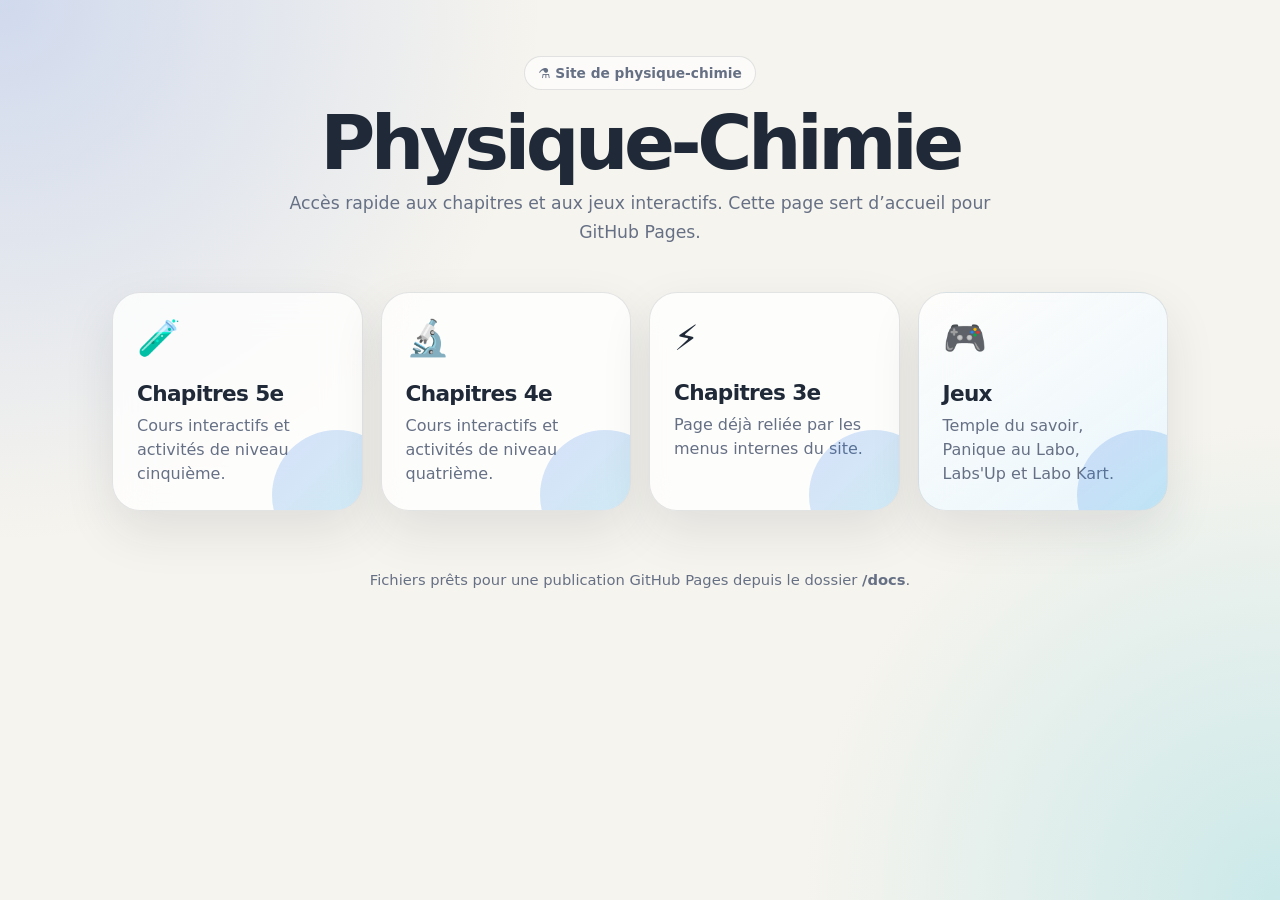
==== docs/index.html @ e83c6d8d "Add files via upload" ====
<!DOCTYPE html>
<html lang="fr">
<head>
  <meta charset="UTF-8" />
  <meta name="viewport" content="width=device-width, initial-scale=1.0" />
  <title>Physique-Chimie — Accueil</title>
  <style>
    :root {
      --bg: #f6f4ee;
      --card: rgba(255,255,255,0.78);
      --text: #1f2937;
      --muted: #667085;
      --line: rgba(31,41,55,0.12);
      --accent: #2563eb;
      --accent2: #06b6d4;
      --shadow: 0 20px 50px rgba(31,41,55,0.10);
    }
    * { box-sizing: border-box; }
    body {
      margin: 0;
      min-height: 100vh;
      font-family: Inter, ui-sans-serif, system-ui, -apple-system, BlinkMacSystemFont, "Segoe UI", sans-serif;
      color: var(--text);
      background:
        radial-gradient(circle at top left, rgba(37,99,235,0.18), transparent 34rem),
        radial-gradient(circle at bottom right, rgba(6,182,212,0.18), transparent 30rem),
        var(--bg);
    }
    header {
      max-width: 1100px;
      margin: 0 auto;
      padding: 56px 22px 24px;
      text-align: center;
    }
    .badge {
      display: inline-flex;
      align-items: center;
      gap: 8px;
      padding: 8px 13px;
      border: 1px solid var(--line);
      border-radius: 999px;
      background: rgba(255,255,255,0.62);
      color: var(--muted);
      font-weight: 700;
      font-size: 0.86rem;
      backdrop-filter: blur(12px);
    }
    h1 {
      margin: 18px 0 10px;
      font-size: clamp(2.2rem, 6vw, 4.7rem);
      line-height: 0.95;
      letter-spacing: -0.06em;
    }
    .subtitle {
      max-width: 720px;
      margin: 0 auto;
      color: var(--muted);
      font-size: 1.08rem;
      line-height: 1.65;
    }
    main {
      max-width: 1100px;
      margin: 0 auto;
      padding: 22px 22px 60px;
    }
    .grid {
      display: grid;
      grid-template-columns: repeat(4, minmax(0, 1fr));
      gap: 18px;
    }
    .card {
      position: relative;
      overflow: hidden;
      min-height: 210px;
      padding: 24px;
      border: 1px solid var(--line);
      border-radius: 28px;
      background: var(--card);
      box-shadow: var(--shadow);
      text-decoration: none;
      color: inherit;
      backdrop-filter: blur(18px);
      transition: transform 180ms ease, box-shadow 180ms ease, border-color 180ms ease;
    }
    .card:hover {
      transform: translateY(-4px);
      box-shadow: 0 28px 70px rgba(31,41,55,0.16);
      border-color: rgba(37,99,235,0.24);
    }
    .card::after {
      content: "";
      position: absolute;
      inset: auto -40px -50px auto;
      width: 130px;
      height: 130px;
      border-radius: 999px;
      background: linear-gradient(135deg, rgba(37,99,235,0.18), rgba(6,182,212,0.20));
    }
    .emoji { font-size: 2.2rem; margin-bottom: 22px; }
    h2 { margin: 0 0 8px; font-size: 1.35rem; letter-spacing: -0.03em; }
    p { margin: 0; color: var(--muted); line-height: 1.5; }
    .span2 { grid-column: span 2; }
    .games { background: linear-gradient(145deg, rgba(255,255,255,0.83), rgba(230,246,255,0.78)); }
    footer {
      max-width: 1100px;
      margin: 0 auto;
      padding: 0 22px 38px;
      color: var(--muted);
      text-align: center;
      font-size: 0.92rem;
    }
    @media (max-width: 900px) {
      .grid { grid-template-columns: repeat(2, minmax(0, 1fr)); }
    }
    @media (max-width: 560px) {
      header { padding-top: 36px; }
      .grid { grid-template-columns: 1fr; }
      .span2 { grid-column: span 1; }
      .card { min-height: 170px; }
    }
  </style>
</head>
<body>
  <header>
    <div class="badge">⚗️ Site de physique-chimie</div>
    <h1>Physique-Chimie</h1>
    <p class="subtitle">Accès rapide aux chapitres et aux jeux interactifs. Cette page sert d’accueil pour GitHub Pages.</p>
  </header>

  <main>
    <section class="grid" aria-label="Navigation principale">
      <a class="card" href="sciences-5eme.html">
        <div class="emoji">🧪</div>
        <h2>Chapitres 5e</h2>
        <p>Cours interactifs et activités de niveau cinquième.</p>
      </a>
      <a class="card" href="sciences-4eme.html">
        <div class="emoji">🔬</div>
        <h2>Chapitres 4e</h2>
        <p>Cours interactifs et activités de niveau quatrième.</p>
      </a>
      <a class="card" href="sciences-3eme.html">
        <div class="emoji">⚡</div>
        <h2>Chapitres 3e</h2>
        <p>Page déjà reliée par les menus internes du site.</p>
      </a>
      <a class="card games" href="sciences-jeux.html">
        <div class="emoji">🎮</div>
        <h2>Jeux</h2>
        <p>Temple du savoir, Panique au Labo, Labs'Up et Labo Kart.</p>
      </a>
    </section>
  </main>

  <footer>
    Fichiers prêts pour une publication GitHub Pages depuis le dossier <strong>/docs</strong>.
  </footer>
</body>
</html>
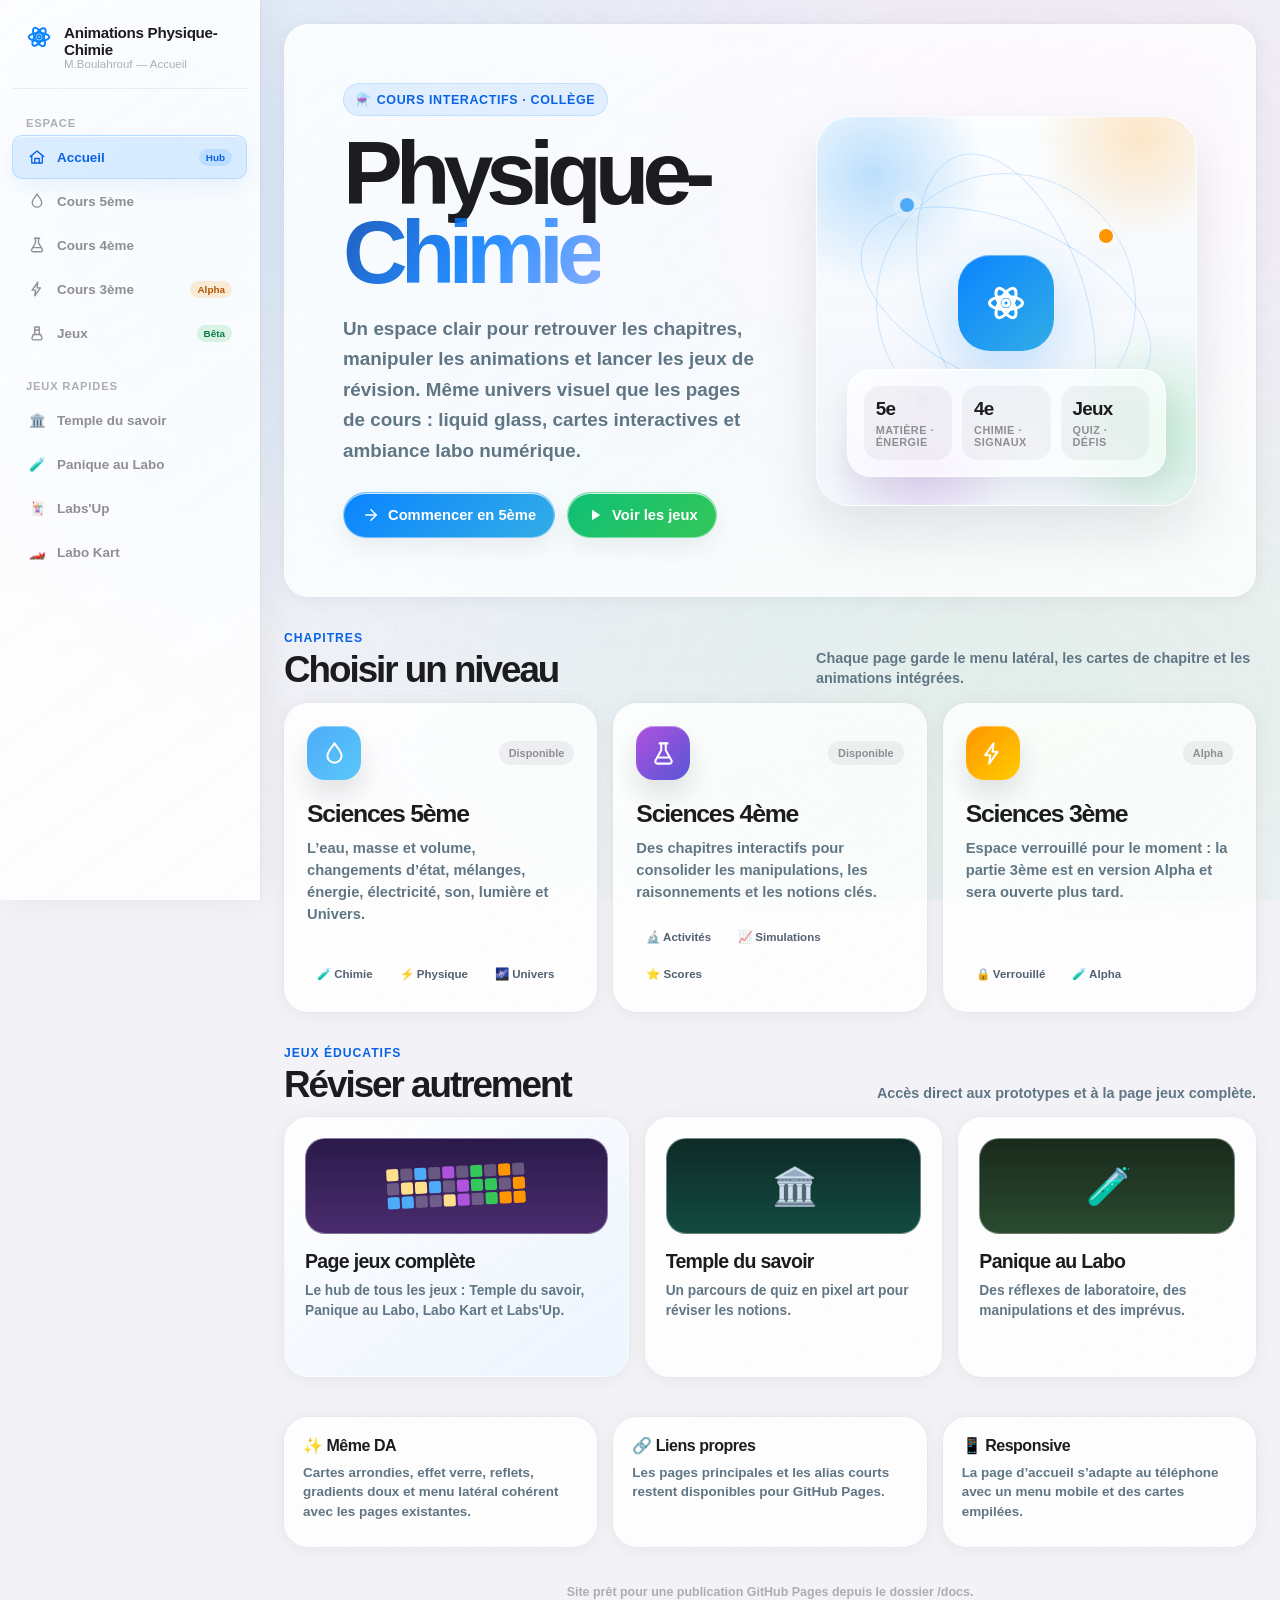
==== commit 62d3b61f: "Add files via upload" ====
--- a/docs/index.html
+++ b/docs/index.html
@@ -1,159 +1,670 @@
 <!DOCTYPE html>
 <html lang="fr">
 <head>
-  <meta charset="UTF-8" />
-  <meta name="viewport" content="width=device-width, initial-scale=1.0" />
-  <title>Physique-Chimie — Accueil</title>
-  <style>
-    :root {
-      --bg: #f6f4ee;
-      --card: rgba(255,255,255,0.78);
-      --text: #1f2937;
-      --muted: #667085;
-      --line: rgba(31,41,55,0.12);
-      --accent: #2563eb;
-      --accent2: #06b6d4;
-      --shadow: 0 20px 50px rgba(31,41,55,0.10);
+    <meta charset="UTF-8">
+    <meta name="viewport" content="width=device-width, initial-scale=1.0">
+    <meta name="description" content="Accueil — Animations Physique-Chimie, cours interactifs et jeux éducatifs">
+    <meta name="theme-color" content="#F2F2F7">
+    <title>Accueil — Animations Physique-Chimie</title>
+    <style>
+/* ====================================================================
+   ACCUEIL — DA alignée sur les pages Sciences / Jeux
+   ==================================================================== */
+*, *::before, *::after { margin: 0; padding: 0; box-sizing: border-box; }
+
+:root {
+    --glass-bg: rgba(255,255,255,0.62);
+    --glass-bg-heavy: rgba(255,255,255,0.78);
+    --glass-border: rgba(255,255,255,0.45);
+    --glass-shadow: 0 2px 20px rgba(0,0,0,0.06),0 0 0 .5px rgba(0,0,0,0.05);
+    --glass-shadow-hover: 0 8px 32px rgba(0,0,0,0.10),0 0 0 .5px rgba(0,0,0,0.06);
+    --blur: blur(28px) saturate(180%);
+    --r-sm:10px;--r-md:14px;--r-lg:20px;--r-xl:24px;
+    --blue:#4dabf7;--green:#34C759;--orange:#FF9500;--red:#FF3B30;
+    --purple:#AF52DE;--pink:#FF2D55;--yellow:#FFCC00;--teal:#5AC8FA;
+    --indigo:#5856D6;--cyan:#32ADE6;--mint:#00C7BE;
+    --txt1:#1C1C1E;--txt2:#8E8E93;--txt3:#AEAEB2;
+    --fill1:rgba(120,120,128,0.2);--fill2:rgba(120,120,128,0.12);--fill3:rgba(120,120,128,0.08);
+    --sep:rgba(60,60,67,0.08);--bg1:#F2F2F7;--bg2:#FFFFFF;
+    --glass-white: rgba(255, 255, 255, 0.72);
+    --glass-frost: rgba(250, 252, 255, 0.85);
+    --accent-gradient: linear-gradient(125deg, rgba(21,83,183,.95), rgba(0,122,255,.86), rgba(96,145,255,.72));
+    --home-bg: radial-gradient(ellipse at 18% 18%, rgba(10,132,255,0.10) 0%, transparent 46%),
+               radial-gradient(ellipse at 78% 20%, rgba(175,82,222,0.07) 0%, transparent 44%),
+               radial-gradient(ellipse at 82% 78%, rgba(52,199,89,0.08) 0%, transparent 46%),
+               radial-gradient(ellipse at 46% 54%, rgba(50,173,230,0.05) 0%, transparent 58%);
+}
+
+html { scroll-behavior: smooth; }
+body {
+    font-family: -apple-system, BlinkMacSystemFont, 'SF Pro Display', 'Segoe UI', Roboto, sans-serif;
+    background: var(--bg1);
+    min-height: 100vh;
+    color: var(--txt1);
+    -webkit-font-smoothing: antialiased;
+    position: relative;
+    z-index: 1;
+    color-scheme: light;
+    overflow-x: hidden;
+}
+body::before {
+    content: '';
+    position: fixed; inset: 0;
+    background: var(--home-bg);
+    pointer-events: none;
+    z-index: 0;
+    animation: ambientDrift 24s ease-in-out infinite alternate;
+}
+body::after {
+    content: '';
+    position: fixed;
+    inset: 0;
+    pointer-events: none;
+    z-index: 0;
+    opacity: 0.12;
+    background-image:
+        radial-gradient(circle at 1px 1px, rgba(255,255,255,0.52) 0.6px, transparent 0.8px),
+        radial-gradient(circle at 1px 1px, rgba(15,23,42,0.20) 0.55px, transparent 0.85px);
+    background-size: 3px 3px, 5px 5px;
+    mix-blend-mode: soft-light;
+}
+@keyframes ambientDrift {
+    from { transform: translate3d(0,0,0) scale(1); filter: saturate(102%); }
+    to { transform: translate3d(0,-1.2%,0) scale(1.03); filter: saturate(108%); }
+}
+
+/* ====================================================================
+   SIDEBAR — même esprit que les autres pages
+   ==================================================================== */
+#sidebar {
+    position: fixed; left: 0; top: 0; bottom: 0;
+    width: 260px;
+    background: rgba(255,255,255,0.82);
+    backdrop-filter: blur(40px) saturate(200%);
+    -webkit-backdrop-filter: blur(40px) saturate(200%);
+    border-right: 0.5px solid rgba(255,255,255,0.5);
+    box-shadow: 4px 0 40px rgba(0,0,0,0.06), 1px 0 0 rgba(0,0,0,0.03);
+    display: flex; flex-direction: column;
+    overflow-y: auto;
+    padding: 16px 12px 24px;
+    z-index: 200;
+    transition: transform 0.35s cubic-bezier(0.32, 0.72, 0, 1);
+    isolation: isolate;
+}
+#sidebar::before {
+    content: '';
+    position: absolute; inset: 0;
+    pointer-events: none;
+    border-radius: inherit;
+    background: linear-gradient(145deg, rgba(255,255,255,0.78) 0%, rgba(255,255,255,0.28) 40%, rgba(255,255,255,0.10) 64%, rgba(255,255,255,0.34) 100%);
+    opacity: 0.58;
+    z-index: 0;
+}
+#sidebar > * { position: relative; z-index: 1; }
+.sidebar-header {
+    display: flex; align-items: flex-start; gap: 12px;
+    padding: 8px 14px 18px;
+    border-bottom: 0.5px solid var(--sep);
+    margin-bottom: 12px;
+}
+.sidebar-logo { font-size: 1.6rem; display: inline-flex; align-items: center; color: #0A84FF; }
+.sidebar-logo svg { display: block; }
+.sidebar-brand { min-width: 0; flex: 1; }
+.sidebar-title { font-size: 0.95rem; font-weight: 800; color: var(--txt1); letter-spacing: -0.3px; }
+.sidebar-subtitle { font-size: 0.72rem; color: var(--txt3); font-weight: 500; }
+.sidebar-header-actions { display: flex; align-items: center; gap: 6px; margin-left: auto; }
+.sidebar-toggle {
+    display: none; align-items: center; justify-content: center;
+    width: 36px; height: 36px;
+    border: 1px solid rgba(255,255,255,0.52);
+    border-radius: 999px;
+    background: linear-gradient(145deg, rgba(255,255,255,0.58), rgba(255,255,255,0.24));
+    box-shadow: 0 8px 18px rgba(15,23,42,0.08), inset 0 1px 0 rgba(255,255,255,0.72);
+    font-size: 1rem; cursor: pointer; color: var(--txt1);
+}
+.sidebar-nav { display: flex; flex-direction: column; gap: 1px; }
+.sidebar-section { margin-bottom: 8px; }
+.sidebar-section-label {
+    font-size: 0.7rem; font-weight: 700; text-transform: uppercase;
+    letter-spacing: 0.8px; color: var(--txt3); padding: 16px 14px 6px;
+}
+.sidebar-btn {
+    display: flex; align-items: center; gap: 10px;
+    width: 100%; padding: 11px 14px;
+    border: 1px solid transparent; border-radius: 10px;
+    background: transparent; color: var(--txt2);
+    font-family: inherit; font-size: 0.84rem; font-weight: 650;
+    cursor: pointer; text-decoration: none;
+    transition: all 0.2s cubic-bezier(0.32, 0.72, 0, 1);
+    text-align: left; position: relative;
+}
+.sidebar-btn::before {
+    content: ''; position: absolute; inset: 0; border-radius: inherit;
+    background: linear-gradient(135deg, rgba(10,132,255,0.14), rgba(90,200,250,0.10));
+    opacity: 0; transition: opacity 0.2s ease;
+}
+.sidebar-btn > * { position: relative; z-index: 1; }
+.sidebar-btn:hover { color: var(--txt1); transform: translateX(2px); }
+.sidebar-btn:hover::before { opacity: 0.62; }
+.sidebar-btn.active {
+    color: #0A63E6;
+    background: rgba(10,132,255,0.13);
+    border-color: rgba(10,132,255,0.16);
+    box-shadow: inset 0 1px 0 rgba(255,255,255,0.72), 0 8px 18px rgba(10,132,255,0.07);
+}
+.sidebar-icon { width: 20px; height: 20px; display: inline-flex; align-items: center; justify-content: center; flex-shrink: 0; }
+.sidebar-label { flex: 1; white-space: nowrap; overflow: hidden; text-overflow: ellipsis; }
+.sidebar-tag {
+    font-size: 0.62rem; font-weight: 800; padding: 3px 7px; border-radius: 999px;
+    color: #0A63E6; background: rgba(10,132,255,0.13);
+}
+.sidebar-tag.green { color: #0a7d4b; background: rgba(52,199,89,0.16); }
+.sidebar-tag.orange { color: #b25400; background: rgba(255,149,0,0.16); }
+#sidebarBackdrop {
+    position: fixed; inset: 0;
+    background: rgba(20,24,34,0.16);
+    opacity: 0; pointer-events: none;
+    transition: opacity 0.25s ease;
+    z-index: 150;
+}
+body.sidebar-open #sidebarBackdrop { opacity: 1; pointer-events: auto; }
+
+/* ====================================================================
+   MAIN LAYOUT
+   ==================================================================== */
+#app-content {
+    margin-left: 260px;
+    min-height: 100vh;
+    padding: 24px;
+    position: relative;
+    z-index: 1;
+}
+.container { max-width: 1180px; margin: 0 auto; }
+.topbar-mobile { display: none; }
+
+.glass-card, .hero-card, .level-card, .game-mini-card, .mini-panel {
+    position: relative;
+    overflow: hidden;
+    isolation: isolate;
+    background: var(--glass-bg-heavy);
+    backdrop-filter: var(--blur);
+    -webkit-backdrop-filter: var(--blur);
+    border: 1px solid var(--glass-border);
+    border-radius: var(--r-xl);
+    box-shadow: var(--glass-shadow);
+}
+.glass-card::before, .hero-card::before, .level-card::before, .game-mini-card::before, .mini-panel::before {
+    content: '';
+    position: absolute; inset: 0;
+    pointer-events: none;
+    border-radius: inherit;
+    background: linear-gradient(145deg, rgba(255,255,255,0.74) 0%, rgba(255,255,255,0.28) 42%, rgba(255,255,255,0.08) 64%, rgba(255,255,255,0.28) 100%);
+    opacity: 0.64;
+    z-index: 0;
+}
+.glass-card > *, .hero-card > *, .level-card > *, .game-mini-card > *, .mini-panel > * { position: relative; z-index: 1; }
+
+.hero-card {
+    min-height: 520px;
+    padding: clamp(24px, 5vw, 58px);
+    display: grid;
+    grid-template-columns: minmax(0, 1.05fr) minmax(320px, 0.95fr);
+    gap: clamp(20px, 4vw, 56px);
+    align-items: center;
+    margin-bottom: 22px;
+}
+.hero-kicker {
+    display: inline-flex; align-items: center; gap: 8px;
+    width: fit-content;
+    padding: 8px 12px;
+    border-radius: 999px;
+    background: rgba(10,132,255,0.10);
+    color: #0A63E6;
+    border: 1px solid rgba(10,132,255,0.14);
+    font-size: 0.78rem;
+    font-weight: 900;
+    letter-spacing: 0.05em;
+    text-transform: uppercase;
+    margin-bottom: 18px;
+}
+.hero-title {
+    font-size: clamp(2.5rem, 7vw, 5.8rem);
+    line-height: 0.88;
+    letter-spacing: -0.078em;
+    font-weight: 900;
+    margin-bottom: 22px;
+}
+.hero-title span {
+    background: var(--accent-gradient);
+    -webkit-background-clip: text;
+    -webkit-text-fill-color: transparent;
+    background-clip: text;
+}
+.hero-subtitle {
+    max-width: 650px;
+    color: #607684;
+    font-size: clamp(1rem, 1.7vw, 1.18rem);
+    line-height: 1.62;
+    font-weight: 640;
+    margin-bottom: 26px;
+}
+.hero-actions { display: flex; flex-wrap: wrap; gap: 12px; }
+.btn {
+    display: inline-flex; align-items: center; justify-content: center; gap: 8px;
+    min-height: 46px; padding: 12px 18px;
+    border-radius: 999px;
+    border: 1px solid rgba(255,255,255,0.58);
+    font-family: inherit;
+    font-size: 0.92rem;
+    font-weight: 850;
+    text-decoration: none;
+    cursor: pointer;
+    color: var(--txt1);
+    background: rgba(255,255,255,0.62);
+    box-shadow: 0 10px 22px rgba(15,23,42,0.06), inset 0 1px 0 rgba(255,255,255,0.82);
+    transition: transform .2s ease, box-shadow .2s ease, filter .2s ease;
+}
+.btn:hover { transform: translateY(-2px); box-shadow: 0 16px 30px rgba(15,23,42,0.10), inset 0 1px 0 rgba(255,255,255,0.88); }
+.btn.primary { color: white; background: linear-gradient(135deg, #0A84FF, #32ADE6); border-color: rgba(255,255,255,0.42); }
+.btn.green { color: white; background: linear-gradient(135deg, #0FBf76, #34C759); border-color: rgba(255,255,255,0.42); }
+
+/* Hero visual */
+.hero-visual {
+    min-height: 390px;
+    position: relative;
+    border-radius: 34px;
+    background: linear-gradient(180deg, rgba(251,253,255,0.95), rgba(240,245,251,0.92));
+    border: 1px solid rgba(255,255,255,0.58);
+    box-shadow: inset 0 1px 0 rgba(255,255,255,0.86), 0 24px 54px rgba(15,23,42,0.10);
+    overflow: hidden;
+}
+.hero-visual::before {
+    content: '';
+    position: absolute; inset: -30%;
+    background:
+        radial-gradient(circle at 28% 28%, rgba(77,171,247,0.36), transparent 18%),
+        radial-gradient(circle at 75% 70%, rgba(52,199,89,0.22), transparent 17%),
+        radial-gradient(circle at 72% 22%, rgba(255,149,0,0.22), transparent 16%),
+        radial-gradient(circle at 36% 75%, rgba(175,82,222,0.20), transparent 15%);
+    filter: blur(2px);
+}
+.orbit {
+    position: absolute;
+    left: 50%; top: 48%;
+    width: 260px; height: 260px;
+    transform: translate(-50%, -50%);
+    border: 1.5px solid rgba(10,132,255,0.18);
+    border-radius: 50%;
+    animation: spin 16s linear infinite;
+}
+.orbit:nth-child(2) { width: 310px; height: 160px; animation-duration: 20s; transform: translate(-50%, -50%) rotate(24deg); }
+.orbit:nth-child(3) { width: 160px; height: 310px; animation-duration: 18s; transform: translate(-50%, -50%) rotate(-18deg); }
+@keyframes spin { to { rotate: 360deg; } }
+.nucleus {
+    position: absolute;
+    left: 50%; top: 48%;
+    transform: translate(-50%, -50%);
+    width: 96px; height: 96px;
+    border-radius: 32px;
+    display: grid; place-items: center;
+    color: white;
+    background: linear-gradient(135deg, #0A84FF, #32ADE6);
+    box-shadow: 0 22px 60px rgba(10,132,255,0.26), inset 0 1px 0 rgba(255,255,255,0.38);
+}
+.bubble {
+    position: absolute;
+    width: 14px; height: 14px;
+    border-radius: 999px;
+    background: white;
+    box-shadow: 0 0 0 7px rgba(255,255,255,0.24), 0 10px 25px rgba(15,23,42,0.12);
+}
+.bubble.b1 { left: 22%; top: 21%; background: #4dabf7; }
+.bubble.b2 { right: 22%; top: 29%; background: #FF9500; }
+.bubble.b3 { left: 26%; bottom: 25%; background: #AF52DE; }
+.bubble.b4 { right: 20%; bottom: 22%; background: #34C759; }
+.lab-window {
+    position: absolute;
+    left: 30px; right: 30px; bottom: 28px;
+    min-height: 98px;
+    border-radius: 24px;
+    background: rgba(255,255,255,0.72);
+    border: 1px solid rgba(255,255,255,0.66);
+    backdrop-filter: blur(18px) saturate(160%);
+    box-shadow: 0 12px 30px rgba(15,23,42,0.08), inset 0 1px 0 rgba(255,255,255,0.86);
+    padding: 16px;
+    display: grid;
+    grid-template-columns: repeat(3, 1fr);
+    gap: 10px;
+}
+.lab-stat {
+    border-radius: 16px;
+    background: rgba(120,120,128,0.08);
+    padding: 12px;
+    display: flex; flex-direction: column; justify-content: center;
+    gap: 4px;
+}
+.lab-stat strong { font-size: 1.18rem; letter-spacing: -0.04em; }
+.lab-stat span { font-size: .68rem; color: var(--txt2); font-weight: 800; text-transform: uppercase; letter-spacing: .04em; }
+
+.section-title-row {
+    display: flex; align-items: end; justify-content: space-between;
+    gap: 18px;
+    margin: 34px 0 14px;
+}
+.section-kicker { color: #0A63E6; font-size: 0.76rem; font-weight: 900; text-transform: uppercase; letter-spacing: .08em; margin-bottom: 7px; }
+.section-title { font-size: clamp(1.6rem, 3vw, 2.3rem); letter-spacing: -.055em; line-height: 1; }
+.section-note { color: #607684; font-size: .9rem; font-weight: 650; max-width: 440px; line-height: 1.45; }
+
+.level-grid { display: grid; grid-template-columns: repeat(3, minmax(0, 1fr)); gap: 16px; }
+.level-card {
+    min-height: 260px;
+    padding: 22px;
+    text-decoration: none;
+    color: inherit;
+    display: flex; flex-direction: column;
+    transition: transform .22s ease, box-shadow .22s ease;
+}
+.level-card:hover { transform: translateY(-4px); box-shadow: var(--glass-shadow-hover); }
+.level-card.featured { grid-column: span 1; }
+.level-top { display: flex; align-items: center; justify-content: space-between; margin-bottom: 20px; }
+.level-icon {
+    width: 54px; height: 54px;
+    border-radius: 18px;
+    display: grid; place-items: center;
+    color: white;
+    box-shadow: 0 14px 26px rgba(15,23,42,0.12), inset 0 1px 0 rgba(255,255,255,0.35);
+}
+.level-badge {
+    padding: 6px 10px;
+    border-radius: 999px;
+    font-size: .68rem;
+    font-weight: 900;
+    background: rgba(120,120,128,0.10);
+    color: var(--txt2);
+}
+.level-card h2 { font-size: 1.55rem; letter-spacing: -.05em; margin-bottom: 10px; }
+.level-card p { color: #607684; line-height: 1.48; font-size: .92rem; font-weight: 640; margin-bottom: 18px; }
+.chip-row { display: flex; flex-wrap: wrap; gap: 7px; margin-top: auto; }
+.chip {
+    display: inline-flex; align-items: center; gap: 5px;
+    padding: 7px 9px;
+    border-radius: 999px;
+    background: rgba(255,255,255,0.52);
+    border: 1px solid rgba(255,255,255,0.58);
+    color: #526070;
+    font-size: .72rem;
+    font-weight: 850;
+}
+.level-5e .level-icon { background: linear-gradient(135deg, #4dabf7, #5AC8FA); }
+.level-4e .level-icon { background: linear-gradient(135deg, #AF52DE, #5856D6); }
+.level-3e .level-icon { background: linear-gradient(135deg, #FF9500, #FFCC00); }
+
+.games-strip { display: grid; grid-template-columns: 1.1fr repeat(2, minmax(0, .95fr)); gap: 16px; margin-bottom: 40px; }
+.game-mini-card {
+    min-height: 210px;
+    padding: 20px;
+    color: inherit;
+    text-decoration: none;
+    transition: transform .22s ease, box-shadow .22s ease;
+}
+.game-mini-card:hover { transform: translateY(-4px); box-shadow: var(--glass-shadow-hover); }
+.game-mini-card.main-game { min-height: 260px; background: linear-gradient(145deg, rgba(255,255,255,0.82), rgba(232,244,255,0.82)); }
+.game-art {
+    height: 96px;
+    border-radius: 20px;
+    margin-bottom: 16px;
+    background: linear-gradient(180deg, #2a1a4a, #4a2c6e);
+    border: 1px solid rgba(255,255,255,0.38);
+    overflow: hidden;
+    display: grid; place-items: center;
+}
+.game-mini-card:nth-child(2) .game-art { background: linear-gradient(180deg, #0e2a26, #134b40); }
+.game-mini-card:nth-child(3) .game-art { background: linear-gradient(180deg, #1a2a1c, #2a4a30); }
+.pixel-row { display: grid; grid-template-columns: repeat(10, 12px); grid-auto-rows: 12px; gap: 2px; transform: rotate(-3deg); }
+.px { border-radius: 2px; background: rgba(255,255,255,0.25); }
+.px.a { background: #ffe08a; } .px.b { background: #4dabf7; } .px.c { background: #34C759; } .px.d { background: #FF9500; } .px.e { background: #AF52DE; }
+.game-mini-card h3 { font-size: 1.22rem; letter-spacing: -.035em; margin-bottom: 8px; }
+.game-mini-card p { color: #607684; line-height: 1.45; font-size: .86rem; font-weight: 640; }
+
+.info-grid { display: grid; grid-template-columns: repeat(3, minmax(0, 1fr)); gap: 16px; margin: 18px 0 26px; }
+.mini-panel { padding: 18px; min-height: 130px; }
+.mini-panel h3 { font-size: 1rem; letter-spacing: -.03em; margin: 0 0 8px; display: flex; align-items: center; gap: 8px; }
+.mini-panel p { color: #607684; line-height: 1.42; font-size: .84rem; font-weight: 640; }
+.footer-note { color: var(--txt3); font-size: .78rem; font-weight: 650; text-align: center; padding: 12px 0 28px; }
+
+@media (max-width: 1060px) {
+    .hero-card { grid-template-columns: 1fr; }
+    .hero-visual { min-height: 330px; }
+    .games-strip { grid-template-columns: 1fr; }
+}
+@media (max-width: 860px) {
+    #sidebar {
+        width: min(320px, 88vw);
+        transform: translateX(-105%);
+        box-shadow: 10px 0 40px rgba(0,0,0,0.12);
     }
-    * { box-sizing: border-box; }
-    body {
-      margin: 0;
-      min-height: 100vh;
-      font-family: Inter, ui-sans-serif, system-ui, -apple-system, BlinkMacSystemFont, "Segoe UI", sans-serif;
-      color: var(--text);
-      background:
-        radial-gradient(circle at top left, rgba(37,99,235,0.18), transparent 34rem),
-        radial-gradient(circle at bottom right, rgba(6,182,212,0.18), transparent 30rem),
-        var(--bg);
+    body.sidebar-open #sidebar { transform: translateX(0); }
+    .sidebar-toggle { display: inline-flex; }
+    #app-content { margin-left: 0; padding: 14px; padding-top: 74px; }
+    .topbar-mobile {
+        display: flex; align-items: center; justify-content: space-between;
+        position: fixed; top: 12px; left: 12px; right: 12px;
+        z-index: 140;
+        padding: 9px 10px 9px 14px;
+        border-radius: 999px;
+        background: rgba(255,255,255,0.78);
+        backdrop-filter: blur(26px) saturate(180%);
+        -webkit-backdrop-filter: blur(26px) saturate(180%);
+        border: 1px solid rgba(255,255,255,0.56);
+        box-shadow: 0 10px 28px rgba(15,23,42,0.08), inset 0 1px 0 rgba(255,255,255,0.72);
+        color: var(--txt1);
+        font-size: .84rem;
+        font-weight: 850;
     }
-    header {
-      max-width: 1100px;
-      margin: 0 auto;
-      padding: 56px 22px 24px;
-      text-align: center;
+    .mobile-menu-btn {
+        width: 38px; height: 38px; border-radius: 999px;
+        border: 1px solid rgba(255,255,255,0.6);
+        background: rgba(255,255,255,0.62);
+        color: var(--txt1);
+        display: inline-grid; place-items: center;
     }
-    .badge {
-      display: inline-flex;
-      align-items: center;
-      gap: 8px;
-      padding: 8px 13px;
-      border: 1px solid var(--line);
-      border-radius: 999px;
-      background: rgba(255,255,255,0.62);
-      color: var(--muted);
-      font-weight: 700;
-      font-size: 0.86rem;
-      backdrop-filter: blur(12px);
-    }
-    h1 {
-      margin: 18px 0 10px;
-      font-size: clamp(2.2rem, 6vw, 4.7rem);
-      line-height: 0.95;
-      letter-spacing: -0.06em;
-    }
-    .subtitle {
-      max-width: 720px;
-      margin: 0 auto;
-      color: var(--muted);
-      font-size: 1.08rem;
-      line-height: 1.65;
-    }
-    main {
-      max-width: 1100px;
-      margin: 0 auto;
-      padding: 22px 22px 60px;
-    }
-    .grid {
-      display: grid;
-      grid-template-columns: repeat(4, minmax(0, 1fr));
-      gap: 18px;
-    }
-    .card {
-      position: relative;
-      overflow: hidden;
-      min-height: 210px;
-      padding: 24px;
-      border: 1px solid var(--line);
-      border-radius: 28px;
-      background: var(--card);
-      box-shadow: var(--shadow);
-      text-decoration: none;
-      color: inherit;
-      backdrop-filter: blur(18px);
-      transition: transform 180ms ease, box-shadow 180ms ease, border-color 180ms ease;
-    }
-    .card:hover {
-      transform: translateY(-4px);
-      box-shadow: 0 28px 70px rgba(31,41,55,0.16);
-      border-color: rgba(37,99,235,0.24);
-    }
-    .card::after {
-      content: "";
-      position: absolute;
-      inset: auto -40px -50px auto;
-      width: 130px;
-      height: 130px;
-      border-radius: 999px;
-      background: linear-gradient(135deg, rgba(37,99,235,0.18), rgba(6,182,212,0.20));
-    }
-    .emoji { font-size: 2.2rem; margin-bottom: 22px; }
-    h2 { margin: 0 0 8px; font-size: 1.35rem; letter-spacing: -0.03em; }
-    p { margin: 0; color: var(--muted); line-height: 1.5; }
-    .span2 { grid-column: span 2; }
-    .games { background: linear-gradient(145deg, rgba(255,255,255,0.83), rgba(230,246,255,0.78)); }
-    footer {
-      max-width: 1100px;
-      margin: 0 auto;
-      padding: 0 22px 38px;
-      color: var(--muted);
-      text-align: center;
-      font-size: 0.92rem;
-    }
-    @media (max-width: 900px) {
-      .grid { grid-template-columns: repeat(2, minmax(0, 1fr)); }
-    }
-    @media (max-width: 560px) {
-      header { padding-top: 36px; }
-      .grid { grid-template-columns: 1fr; }
-      .span2 { grid-column: span 1; }
-      .card { min-height: 170px; }
-    }
-  </style>
+    .level-grid, .info-grid { grid-template-columns: 1fr; }
+    .section-title-row { align-items: start; flex-direction: column; }
+}
+@media (max-width: 560px) {
+    .hero-card { padding: 22px; min-height: auto; }
+    .hero-title { font-size: clamp(2.25rem, 14vw, 3.5rem); }
+    .hero-actions { flex-direction: column; }
+    .btn { width: 100%; }
+    .hero-visual { min-height: 280px; border-radius: 26px; }
+    .lab-window { left: 16px; right: 16px; bottom: 16px; grid-template-columns: 1fr; }
+    .orbit { transform: translate(-50%, -62%); }
+    .level-card { min-height: 230px; }
+}
+    </style>
 </head>
 <body>
-  <header>
-    <div class="badge">⚗️ Site de physique-chimie</div>
-    <h1>Physique-Chimie</h1>
-    <p class="subtitle">Accès rapide aux chapitres et aux jeux interactifs. Cette page sert d’accueil pour GitHub Pages.</p>
-  </header>
-
-  <main>
-    <section class="grid" aria-label="Navigation principale">
-      <a class="card" href="sciences-5eme.html">
-        <div class="emoji">🧪</div>
-        <h2>Chapitres 5e</h2>
-        <p>Cours interactifs et activités de niveau cinquième.</p>
-      </a>
-      <a class="card" href="sciences-4eme.html">
-        <div class="emoji">🔬</div>
-        <h2>Chapitres 4e</h2>
-        <p>Cours interactifs et activités de niveau quatrième.</p>
-      </a>
-      <a class="card" href="sciences-3eme.html">
-        <div class="emoji">⚡</div>
-        <h2>Chapitres 3e</h2>
-        <p>Page déjà reliée par les menus internes du site.</p>
-      </a>
-      <a class="card games" href="sciences-jeux.html">
-        <div class="emoji">🎮</div>
-        <h2>Jeux</h2>
-        <p>Temple du savoir, Panique au Labo, Labs'Up et Labo Kart.</p>
-      </a>
-    </section>
-  </main>
-
-  <footer>
-    Fichiers prêts pour une publication GitHub Pages depuis le dossier <strong>/docs</strong>.
-  </footer>
+    <div id="sidebarBackdrop" aria-hidden="true"></div>
+
+    <aside id="sidebar" aria-label="Navigation principale">
+        <div class="sidebar-header">
+            <span class="sidebar-logo"><svg viewBox="0 0 24 24" width="26" height="26" fill="none" stroke="currentColor" stroke-width="1.8" stroke-linecap="round" stroke-linejoin="round" aria-hidden="true"><circle cx="12" cy="12" r="1.6"/><ellipse cx="12" cy="12" rx="9.4" ry="3.8"/><ellipse cx="12" cy="12" rx="9.4" ry="3.8" transform="rotate(62 12 12)"/><ellipse cx="12" cy="12" rx="9.4" ry="3.8" transform="rotate(124 12 12)"/></svg></span>
+            <div class="sidebar-brand">
+                <div class="sidebar-title">Animations Physique-Chimie</div>
+                <div class="sidebar-subtitle">M.Boulahrouf — Accueil</div>
+            </div>
+            <div class="sidebar-header-actions">
+                <button class="sidebar-toggle" id="sidebarToggle" aria-label="Fermer le menu"><svg viewBox="0 0 24 24" width="19" height="19" fill="none" stroke="currentColor" stroke-width="2" stroke-linecap="round" stroke-linejoin="round" aria-hidden="true"><path d="M18 6 6 18"/><path d="m6 6 12 12"/></svg></button>
+            </div>
+        </div>
+
+        <nav class="sidebar-nav">
+            <div class="sidebar-section">
+                <div class="sidebar-section-label">Espace</div>
+                <a class="sidebar-btn active" href="index.html">
+                    <span class="sidebar-icon"><svg viewBox="0 0 24 24" width="18" height="18" fill="none" stroke="currentColor" stroke-width="1.8" stroke-linecap="round" stroke-linejoin="round"><path d="M3 11.5 12 4l9 7.5"/><path d="M5 10.5V20h14v-9.5"/><path d="M9 20v-6h6v6"/></svg></span>
+                    <span class="sidebar-label">Accueil</span>
+                    <span class="sidebar-tag">Hub</span>
+                </a>
+                <a class="sidebar-btn" href="sciences-5eme.html">
+                    <span class="sidebar-icon"><svg viewBox="0 0 24 24" width="18" height="18" fill="none" stroke="currentColor" stroke-width="1.8" stroke-linecap="round" stroke-linejoin="round"><path d="M12 3c3.4 4.4 6.3 7.7 6.3 10.9a6.3 6.3 0 0 1-12.6 0C5.7 10.7 8.6 7.4 12 3z"/></svg></span>
+                    <span class="sidebar-label">Cours 5ème</span>
+                </a>
+                <a class="sidebar-btn" href="sciences-4eme.html">
+                    <span class="sidebar-icon"><svg viewBox="0 0 24 24" width="18" height="18" fill="none" stroke="currentColor" stroke-width="1.8" stroke-linecap="round" stroke-linejoin="round"><path d="M10 3v6.2l-5 8.7A2 2 0 0 0 6.7 21h10.6a2 2 0 0 0 1.7-3.1l-5-8.7V3"/><path d="M8.5 3h7M7.6 15.5h8.8"/></svg></span>
+                    <span class="sidebar-label">Cours 4ème</span>
+                </a>
+                <div class="sidebar-btn sidebar-locked" aria-disabled="true" title="Espace 3ème en Alpha : accès désactivé pour le moment">
+                    <span class="sidebar-icon"><svg viewBox="0 0 24 24" width="18" height="18" fill="none" stroke="currentColor" stroke-width="1.8" stroke-linecap="round" stroke-linejoin="round"><path d="M13 3 5.5 13.5h4.5L9 21l7.5-10.5H12L13 3z"/></svg></span>
+                    <span class="sidebar-label">Cours 3ème</span>
+                    <span class="sidebar-tag orange">Alpha</span>
+                </div>
+                <a class="sidebar-btn" href="sciences-jeux.html">
+                    <span class="sidebar-icon"><svg viewBox="0 0 24 24" width="18" height="18" fill="none" stroke="currentColor" stroke-width="1.8" stroke-linecap="round" stroke-linejoin="round"><path d="M7 14h10l1.6 4.2a2.2 2.2 0 0 1-2.1 3H7.5a2.2 2.2 0 0 1-2.1-3L7 14z"/><path d="M9 14V4h6v10"/><path d="M10 8h4"/></svg></span>
+                    <span class="sidebar-label">Jeux</span>
+                    <span class="sidebar-tag green">Bêta</span>
+                </a>
+            </div>
+            <div class="sidebar-section">
+                <div class="sidebar-section-label">Jeux rapides</div>
+                <a class="sidebar-btn" href="temple-quiz-pixel/index.html"><span class="sidebar-icon">🏛️</span><span class="sidebar-label">Temple du savoir</span></a>
+                <a class="sidebar-btn" href="panique-au-labo-pixel/index.html"><span class="sidebar-icon">🧪</span><span class="sidebar-label">Panique au Labo</span></a>
+                <a class="sidebar-btn" href="labs-up/index.html"><span class="sidebar-icon">🃏</span><span class="sidebar-label">Labs'Up</span></a>
+                <a class="sidebar-btn" href="labo-kart/index.html"><span class="sidebar-icon">🏎️</span><span class="sidebar-label">Labo Kart</span></a>
+            </div>
+        </nav>
+    </aside>
+
+    <div class="topbar-mobile">
+        <span>Animations Physique-Chimie</span>
+        <button class="mobile-menu-btn" id="mobileMenuBtn" aria-label="Ouvrir le menu"><svg viewBox="0 0 24 24" width="20" height="20" fill="none" stroke="currentColor" stroke-width="2" stroke-linecap="round" stroke-linejoin="round"><path d="M4 6h16"/><path d="M4 12h16"/><path d="M4 18h16"/></svg></button>
+    </div>
+
+    <main id="app-content">
+        <div class="container">
+            <section class="hero-card" aria-label="Accueil du site">
+                <div class="hero-copy">
+                    <div class="hero-kicker">⚗️ Cours interactifs · Collège</div>
+                    <h1 class="hero-title">Physique-<br><span>Chimie</span></h1>
+                    <p class="hero-subtitle">Un espace clair pour retrouver les chapitres, manipuler les animations et lancer les jeux de révision. Même univers visuel que les pages de cours : liquid glass, cartes interactives et ambiance labo numérique.</p>
+                    <div class="hero-actions">
+                        <a class="btn primary" href="sciences-5eme.html"><svg viewBox="0 0 24 24" width="18" height="18" fill="none" stroke="currentColor" stroke-width="2" stroke-linecap="round" stroke-linejoin="round"><path d="M5 12h14"/><path d="m12 5 7 7-7 7"/></svg>Commencer en 5ème</a>
+                        <a class="btn green" href="sciences-jeux.html"><svg viewBox="0 0 24 24" width="18" height="18" fill="currentColor"><path d="M8 5v14l11-7z"/></svg>Voir les jeux</a>
+                    </div>
+                </div>
+                <div class="hero-visual" aria-hidden="true">
+                    <div class="orbit"></div>
+                    <div class="orbit"></div>
+                    <div class="orbit"></div>
+                    <div class="nucleus"><svg viewBox="0 0 24 24" width="46" height="46" fill="none" stroke="currentColor" stroke-width="1.6" stroke-linecap="round" stroke-linejoin="round"><circle cx="12" cy="12" r="1.6"/><ellipse cx="12" cy="12" rx="8.6" ry="3.4"/><ellipse cx="12" cy="12" rx="8.6" ry="3.4" transform="rotate(60 12 12)"/><ellipse cx="12" cy="12" rx="8.6" ry="3.4" transform="rotate(120 12 12)"/></svg></div>
+                    <span class="bubble b1"></span><span class="bubble b2"></span><span class="bubble b3"></span><span class="bubble b4"></span>
+                    <div class="lab-window">
+                        <div class="lab-stat"><strong>5e</strong><span>matière · énergie</span></div>
+                        <div class="lab-stat"><strong>4e</strong><span>chimie · signaux</span></div>
+                        <div class="lab-stat"><strong>Jeux</strong><span>quiz · défis</span></div>
+                    </div>
+                </div>
+            </section>
+
+            <section id="cours" aria-label="Accès aux cours">
+                <div class="section-title-row">
+                    <div>
+                        <div class="section-kicker">Chapitres</div>
+                        <h2 class="section-title">Choisir un niveau</h2>
+                    </div>
+                    <p class="section-note">Chaque page garde le menu latéral, les cartes de chapitre et les animations intégrées.</p>
+                </div>
+
+                <div class="level-grid">
+                    <a class="level-card level-5e" href="sciences-5eme.html">
+                        <div class="level-top">
+                            <div class="level-icon"><svg viewBox="0 0 24 24" width="27" height="27" fill="none" stroke="currentColor" stroke-width="1.8" stroke-linecap="round" stroke-linejoin="round"><path d="M12 3c3.4 4.4 6.3 7.7 6.3 10.9a6.3 6.3 0 0 1-12.6 0C5.7 10.7 8.6 7.4 12 3z"/></svg></div>
+                            <span class="level-badge">Disponible</span>
+                        </div>
+                        <h2>Sciences 5ème</h2>
+                        <p>L’eau, masse et volume, changements d’état, mélanges, énergie, électricité, son, lumière et Univers.</p>
+                        <div class="chip-row"><span class="chip">🧪 Chimie</span><span class="chip">⚡ Physique</span><span class="chip">🌌 Univers</span></div>
+                    </a>
+
+                    <a class="level-card level-4e" href="sciences-4eme.html">
+                        <div class="level-top">
+                            <div class="level-icon"><svg viewBox="0 0 24 24" width="27" height="27" fill="none" stroke="currentColor" stroke-width="1.8" stroke-linecap="round" stroke-linejoin="round"><path d="M10 3v6.2l-5 8.7A2 2 0 0 0 6.7 21h10.6a2 2 0 0 0 1.7-3.1l-5-8.7V3"/><path d="M8.5 3h7M7.6 15.5h8.8"/></svg></div>
+                            <span class="level-badge">Disponible</span>
+                        </div>
+                        <h2>Sciences 4ème</h2>
+                        <p>Des chapitres interactifs pour consolider les manipulations, les raisonnements et les notions clés.</p>
+                        <div class="chip-row"><span class="chip">🔬 Activités</span><span class="chip">📈 Simulations</span><span class="chip">⭐ Scores</span></div>
+                    </a>
+
+                    <article class="level-card level-3e is-locked" aria-disabled="true" title="Espace 3ème en Alpha : accès désactivé pour le moment">
+                        <div class="level-top">
+                            <div class="level-icon"><svg viewBox="0 0 24 24" width="27" height="27" fill="none" stroke="currentColor" stroke-width="1.8" stroke-linecap="round" stroke-linejoin="round"><path d="M13 3 5.5 13.5h4.5L9 21l7.5-10.5H12L13 3z"/></svg></div>
+                            <span class="level-badge">Alpha</span>
+                        </div>
+                        <h2>Sciences 3ème</h2>
+                        <p>Espace verrouillé pour le moment : la partie 3ème est en version Alpha et sera ouverte plus tard.</p>
+                        <div class="chip-row"><span class="chip">🔒 Verrouillé</span><span class="chip">🧪 Alpha</span></div>
+                    </article>
+                </div>
+            </section>
+
+            <section id="jeux" aria-label="Accès aux jeux">
+                <div class="section-title-row">
+                    <div>
+                        <div class="section-kicker">Jeux éducatifs</div>
+                        <h2 class="section-title">Réviser autrement</h2>
+                    </div>
+                    <p class="section-note">Accès direct aux prototypes et à la page jeux complète.</p>
+                </div>
+
+                <div class="games-strip">
+                    <a class="game-mini-card main-game" href="sciences-jeux.html">
+                        <div class="game-art">
+                            <div class="pixel-row">
+                                <i class="px a"></i><i class="px"></i><i class="px b"></i><i class="px"></i><i class="px e"></i><i class="px"></i><i class="px c"></i><i class="px"></i><i class="px d"></i><i class="px"></i>
+                                <i class="px"></i><i class="px a"></i><i class="px a"></i><i class="px b"></i><i class="px"></i><i class="px e"></i><i class="px c"></i><i class="px c"></i><i class="px"></i><i class="px d"></i>
+                                <i class="px b"></i><i class="px b"></i><i class="px"></i><i class="px"></i><i class="px a"></i><i class="px e"></i><i class="px"></i><i class="px c"></i><i class="px d"></i><i class="px d"></i>
+                            </div>
+                        </div>
+                        <h3>Page jeux complète</h3>
+                        <p>Le hub de tous les jeux : Temple du savoir, Panique au Labo, Labo Kart et Labs'Up.</p>
+                    </a>
+                    <a class="game-mini-card" href="temple-quiz-pixel/index.html">
+                        <div class="game-art"><strong style="color:#ffe08a;font-size:2.3rem;letter-spacing:-.08em;">🏛️</strong></div>
+                        <h3>Temple du savoir</h3>
+                        <p>Un parcours de quiz en pixel art pour réviser les notions.</p>
+                    </a>
+                    <a class="game-mini-card" href="panique-au-labo-pixel/index.html">
+                        <div class="game-art"><strong style="color:#bfffe9;font-size:2.3rem;letter-spacing:-.08em;">🧪</strong></div>
+                        <h3>Panique au Labo</h3>
+                        <p>Des réflexes de laboratoire, des manipulations et des imprévus.</p>
+                    </a>
+                </div>
+            </section>
+
+            <section class="info-grid" aria-label="Informations rapides">
+                <div class="mini-panel"><h3>✨ Même DA</h3><p>Cartes arrondies, effet verre, reflets, gradients doux et menu latéral cohérent avec les pages existantes.</p></div>
+                <div class="mini-panel"><h3>🔗 Liens propres</h3><p>Les pages principales et les alias courts restent disponibles pour GitHub Pages.</p></div>
+                <div class="mini-panel"><h3>📱 Responsive</h3><p>La page d’accueil s’adapte au téléphone avec un menu mobile et des cartes empilées.</p></div>
+            </section>
+
+            <div class="footer-note">Site prêt pour une publication GitHub Pages depuis le dossier <strong>/docs</strong>.</div>
+        </div>
+    </main>
+
+    <script>
+        const body = document.body;
+        const sidebarBackdrop = document.getElementById('sidebarBackdrop');
+        const sidebarToggle = document.getElementById('sidebarToggle');
+        const mobileMenuBtn = document.getElementById('mobileMenuBtn');
+        function openSidebar(){ body.classList.add('sidebar-open'); }
+        function closeSidebar(){ body.classList.remove('sidebar-open'); }
+        mobileMenuBtn?.addEventListener('click', openSidebar);
+        sidebarToggle?.addEventListener('click', closeSidebar);
+        sidebarBackdrop?.addEventListener('click', closeSidebar);
+        document.addEventListener('keydown', (event) => {
+            if (event.key === 'Escape') closeSidebar();
+        });
+    </script>
 </body>
 </html>
